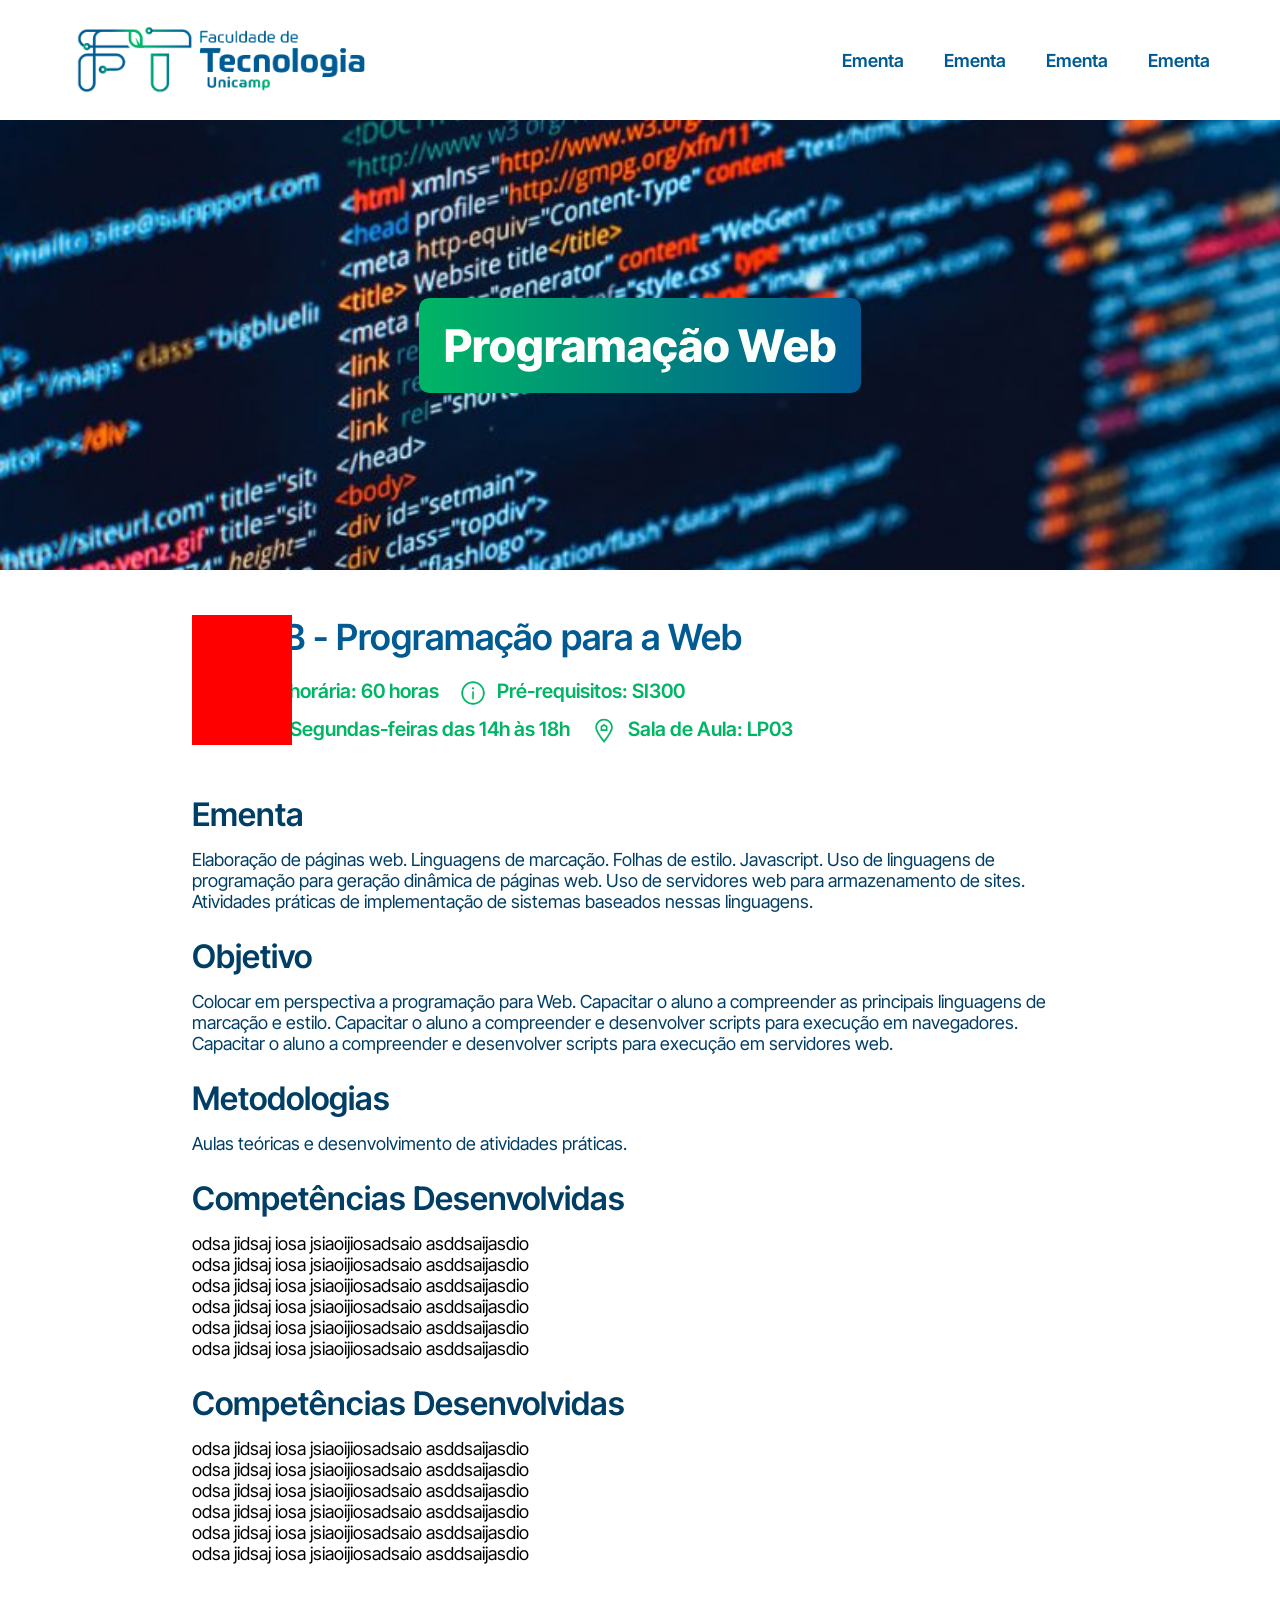
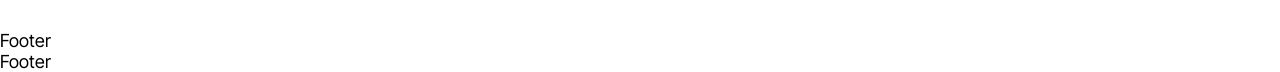
==== FT Programação Web/index.html @ e52804b7 "Adição da Estilização de Textos Estilização de textos nas seções somente textuais." ====
<!DOCTYPE html>
<html lang="pt-br">
<head>
    <meta charset="UTF-8">
    <meta name="viewport" content="width=device-width, initial-scale=1.0">
    <title>Programação para a Web</title>

    <link rel="preconnect" href="https://fonts.googleapis.com">
    <link rel="preconnect" href="https://fonts.gstatic.com" crossorigin>
    <link href="https://fonts.googleapis.com/css2?family=Inter+Tight:ital,wght@0,100..900;1,100..900&display=swap" rel="stylesheet">
    <link rel="stylesheet" type="text/css" href="css/style.css">
</head>
<body>
    <header>
        <img src="images/logo_ft.png" alt="Logo da Faculdade de Tecnologia Unicamp">
        <nav>
            <a href=""><p>Ementa</p></a>
            <a href=""><p>Ementa</p></a>
            <a href=""><p>Ementa</p></a>
            <a href=""><p>Ementa</p></a>
        </nav>
    </header>

    <figure>
        <figcaption>Programação Web</figcaption>
    </figure>

    <main>
        <section class="informacao-inicial">
            <h1>SI401B - Programação para a Web</h1>
            <div class="topicos">
                <div>
                    <div>
                        <img src="images/icons/icone_tempo.png" alt="Ícone de Relógio">
                        <p>Carga horária: 60 horas</p>
                    </div>
                    <div>
                        <img src="images/icons/icone_info.png" alt="Ícone de Informação">
                        <p>Pré-requisitos: SI300</p>
                    </div>
                </div>
                <div>
                    <div>
                        <img src="images/icons/icone_data.png" alt="Ícone de Calendário">
                        <p>Aulas: Segundas-feiras das 14h às 18h</p>
                    </div>
                    <div>
                        <img src="images/icons/icone_local.png" alt="Ícone de Local">
                        <p>Sala de Aula: LP03</p>
                    </div>
                </div>
            </div>
        </section>

        <section class="ementa">
            <h2>Ementa</h2>
            <p>Elaboração de páginas web. Linguagens de marcação. Folhas de estilo. Javascript. Uso de linguagens de programação para geração dinâmica de páginas web. Uso de servidores web para armazenamento de sites. Atividades práticas de implementação de sistemas baseados nessas linguagens.</p>
        </section>

        <section class="objetivo">
            <h2>Objetivo</h2>
            <p>Colocar em perspectiva a programação para Web. Capacitar o aluno a compreender as principais linguagens de marcação e estilo. Capacitar o aluno a compreender e desenvolver scripts para execução em navegadores. Capacitar o aluno a compreender e desenvolver scripts para execução em servidores web.</p>
        </section>

        <section>
            <h2>Metodologias</h2>
            <p>Aulas teóricas e desenvolvimento de atividades práticas.</p>
        </section>

        <section class="competencias">
            <h2>Competências Desenvolvidas</h2>
            <div>
                <div><p>odsa jidsaj iosa  jsiaoijiosadsaio asddsaijasdio</p></div>
                <div><p>odsa jidsaj iosa  jsiaoijiosadsaio asddsaijasdio</p></div>
                <div><p>odsa jidsaj iosa  jsiaoijiosadsaio asddsaijasdio</p></div>
                <div><p>odsa jidsaj iosa  jsiaoijiosadsaio asddsaijasdio</p></div>
                <div><p>odsa jidsaj iosa  jsiaoijiosadsaio asddsaijasdio</p></div>
                <div><p>odsa jidsaj iosa  jsiaoijiosadsaio asddsaijasdio</p></div>
            </div>
        </section>

        <section class="bibliografia-basica">
            <h2>Competências Desenvolvidas</h2>
            <div>
                <div><p>odsa jidsaj iosa  jsiaoijiosadsaio asddsaijasdio</p></div>
                <div><p>odsa jidsaj iosa  jsiaoijiosadsaio asddsaijasdio</p></div>
                <div><p>odsa jidsaj iosa  jsiaoijiosadsaio asddsaijasdio</p></div>
                <div><p>odsa jidsaj iosa  jsiaoijiosadsaio asddsaijasdio</p></div>
                <div><p>odsa jidsaj iosa  jsiaoijiosadsaio asddsaijasdio</p></div>
                <div><p>odsa jidsaj iosa  jsiaoijiosadsaio asddsaijasdio</p></div>
            </div>
        </section>
    </main>

    <footer>
        <img src="" alt="">
        <div>
            <p>Footer</p>
            <p>Footer</p>
        </div>
    </footer>
</body>
</html>
---- FT Programação Web/css/style.css ----
/* =========================== VISUALIZAÇÃO DESKTOP GRANDE (1920x1280) =========================== */
/* -------- Definições e Variáveis Globais ------ */
* {
    margin: 0; padding: 0;
    box-sizing: border-box;
}

:root {
    --cor-primaria: #005B93;
    --cor-secundaria: #00B565;
    --cor-terciaria: #003353;
    --cor-clara: #FDFFFC;
    --cor-escura: #003E65;
    --cor-branca: #FFFFFF;

    --altura-header: 120px;
    --largura-main: 70%;
}

html { font-size: 18px; font-family: 'Inter Tight'; }

/* ------------ Header e Navegação -------------- */
body { padding-top: var(--altura-header); }
header {
    position: fixed; top: 0; left: 0;
    z-index: 1;
    width: 100%; height: var(--altura-header);
    padding: 0px 70px;
    display: flex; flex-flow: row wrap;
    justify-content: space-between; align-items: center;
    background-color: var(--cor-branca);
}

header img { width: 300px; }
header p { font-size: 1rem; font-weight: 600; }
header a, header a:visited, header a:link, header a:hover, header a:active { color: var(--cor-primaria); text-decoration: none; }

nav {
    display: flex; flex-flow: row wrap;
    column-gap: 40px;
}

/* ------------- Banner Principal --------------- */
figure {
    height: 450px;
    background-image: url(../images/banner.jpg);
    background-size: cover; background-position: center center;

    display: flex;
    justify-content: center; align-items: center;
}

figcaption {
    font-size: 2.5rem; font-weight: 800;
    color: var(--cor-clara);
    padding: 20px 25px; border-radius: 10px;
    
    background: #00B565;
    background: -webkit-linear-gradient(90deg,rgba(0, 181, 101, 1) 0%, rgba(0, 91, 147, 1) 100%);
    background: -moz-linear-gradient(90deg,rgba(0, 181, 101, 1) 0%, rgba(0, 91, 147, 1) 100%);
    background: linear-gradient(90deg,rgba(0, 181, 101, 1) 0%, rgba(0, 91, 147, 1) 100%);
}

/* ----------- Informações Iniciais ------------- */
main {
    width: var(--largura-main);
    margin: 45px auto;
}

section.informacao-inicial {
    position: relative;
    margin-bottom: 50px;
}

section.informacao-inicial::before {
    content: '';
    display: block;
    width: 100px;
    height: 100%;
    position: absolute;
    background-color: red;
}

section.informacao-inicial h1 {
    font-size: 2rem; font-weight: 600;
    color: var(--cor-primaria);
}

section.informacao-inicial .topicos  {
    display: flex; flex-flow: column wrap;
    row-gap: 10px;
    margin-top: 20px;
}

section.informacao-inicial .topicos > div  {
    display: flex; flex-flow: row wrap;
    column-gap: 20px;
}

section.informacao-inicial .topicos > div > div {
    display: flex; flex-flow: row wrap;
    column-gap: 10px;
}

section.informacao-inicial .topicos img {
    width: 28px;
}

section.informacao-inicial .topicos p {
    font-size: 1.1rem; font-weight: 600;
    color: var(--cor-secundaria);
}

/* ------------- Seções Textuais ---------------- */
section {
    margin-top: 25px;
}

section h2 {
    font-size: 1.8rem; font-weight: 600;
    color: var(--cor-escura);
    margin-bottom: 15px;
}

section > p {
    font-size: 1rem;
    color: var(--cor-escura);
    margin-top: 10px;
}
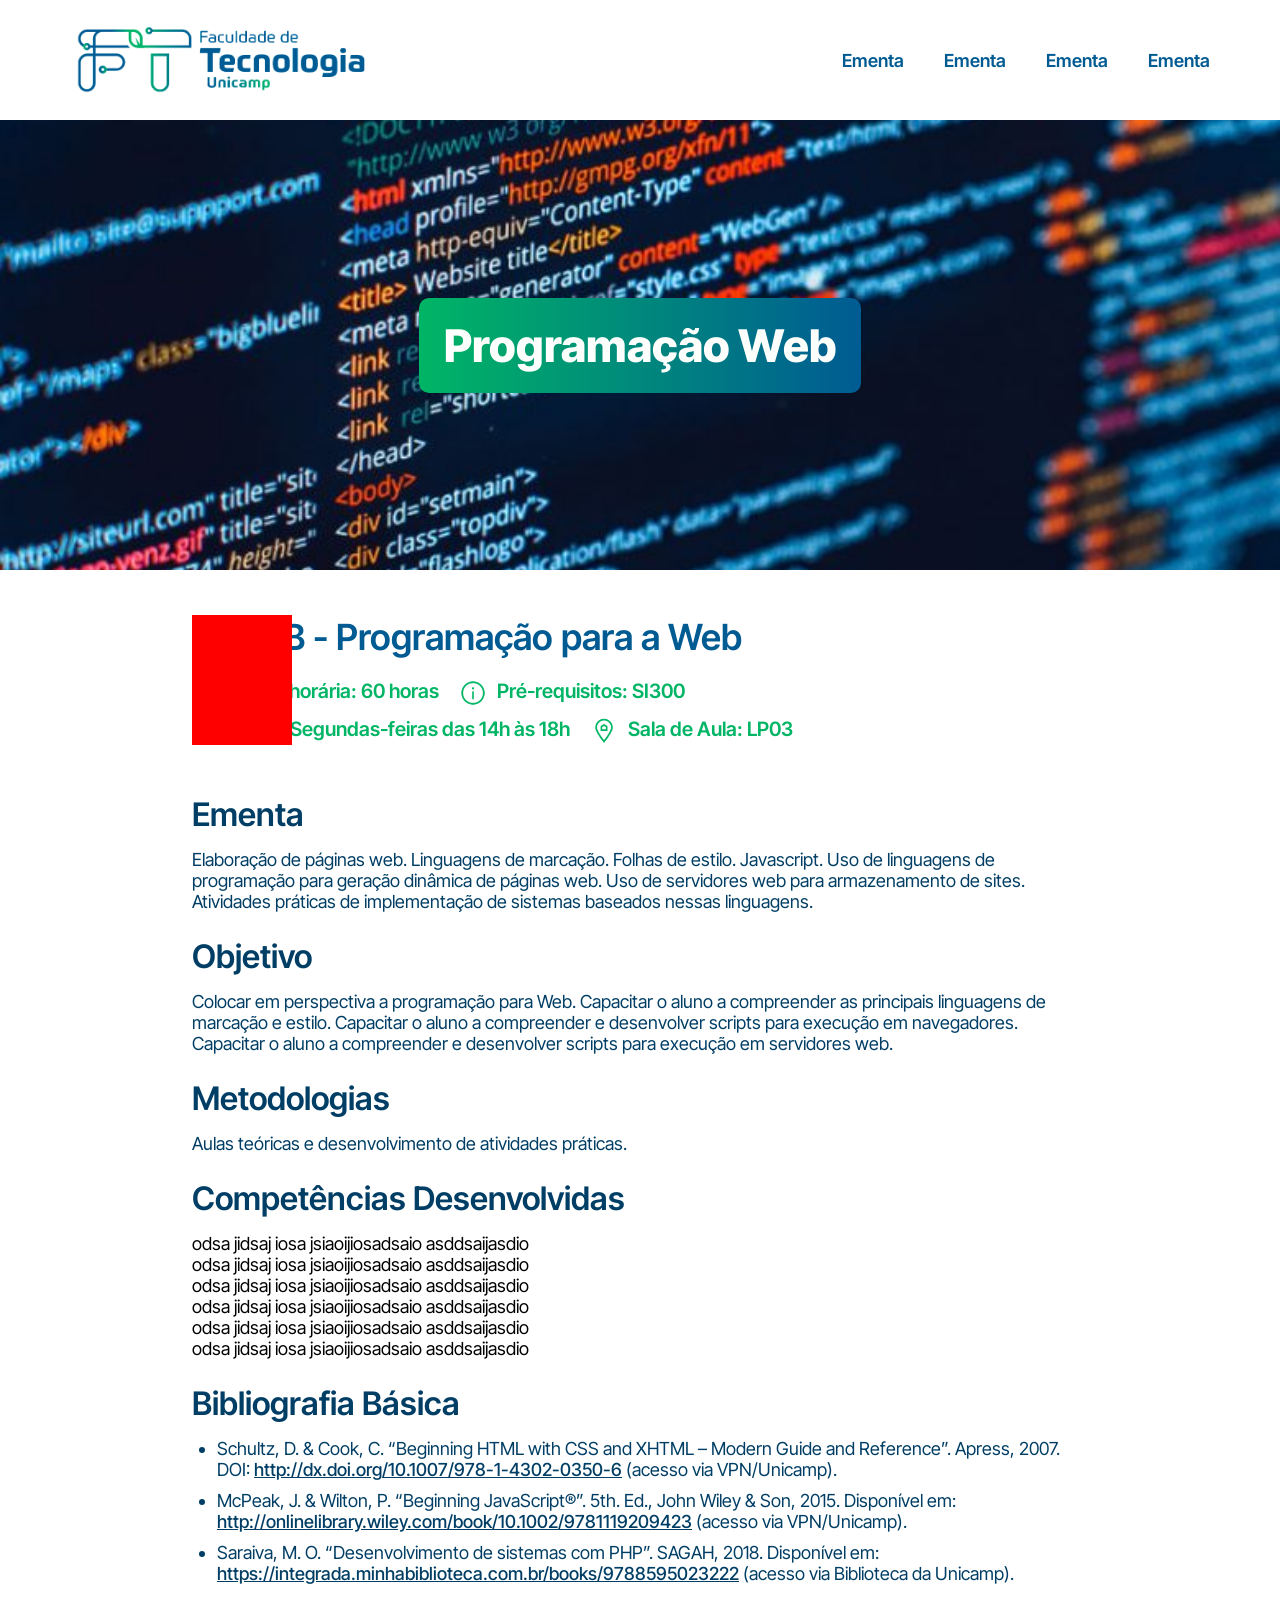
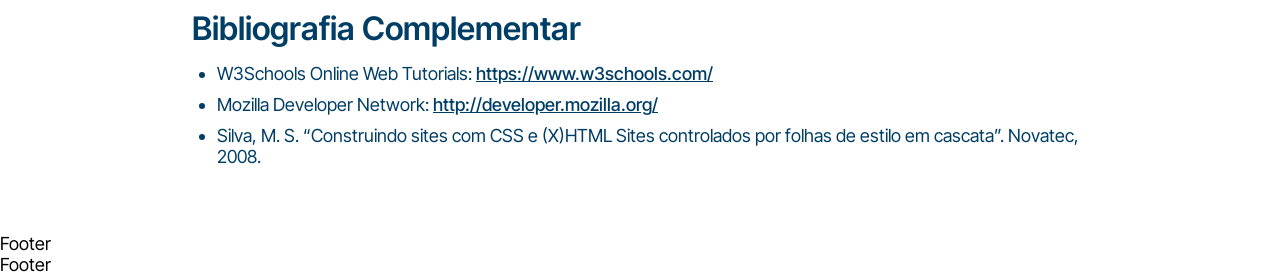
==== commit 3e2f6b84: "Adição da Bibliografia Adição e estilização da lista não ordenada da bibliografia básica e complemen" ====
--- a/FT Programação Web/index.html
+++ b/FT Programação Web/index.html
@@ -80,15 +80,21 @@
         </section>
 
         <section class="bibliografia-basica">
-            <h2>Competências Desenvolvidas</h2>
-            <div>
-                <div><p>odsa jidsaj iosa  jsiaoijiosadsaio asddsaijasdio</p></div>
-                <div><p>odsa jidsaj iosa  jsiaoijiosadsaio asddsaijasdio</p></div>
-                <div><p>odsa jidsaj iosa  jsiaoijiosadsaio asddsaijasdio</p></div>
-                <div><p>odsa jidsaj iosa  jsiaoijiosadsaio asddsaijasdio</p></div>
-                <div><p>odsa jidsaj iosa  jsiaoijiosadsaio asddsaijasdio</p></div>
-                <div><p>odsa jidsaj iosa  jsiaoijiosadsaio asddsaijasdio</p></div>
-            </div>
+            <h2>Bibliografia Básica</h2>
+            <ul>
+                <li>Schultz, D. & Cook, C. “Beginning HTML with CSS and XHTML – Modern Guide and Reference”. Apress, 2007. DOI: <a href="http://dx.doi.org/10.1007/978-1-4302-0350-6" target="_blank">http://dx.doi.org/10.1007/978-1-4302-0350-6</a> (acesso via VPN/Unicamp).</li>
+                <li>McPeak, J. & Wilton, P. “Beginning JavaScript®”. 5th. Ed., John Wiley & Son, 2015. Disponível em: <a href="http://onlinelibrary.wiley.com/book/10.1002/9781119209423" target="_blank">http://onlinelibrary.wiley.com/book/10.1002/9781119209423</a> (acesso via VPN/Unicamp).</li>
+                <li>Saraiva, M. O. “Desenvolvimento de sistemas com PHP”. SAGAH, 2018. Disponível em: <a href="https://integrada.minhabiblioteca.com.br/books/9788595023222" target="_blank">https://integrada.minhabiblioteca.com.br/books/9788595023222</a> (acesso via Biblioteca da Unicamp).</li>
+            </ul>
+        </section>
+
+        <section>
+            <h2>Bibliografia Complementar</h2>
+            <ul>
+                <li>W3Schools Online Web Tutorials: <a href="https://www.w3schools.com/" target="_blank">https://www.w3schools.com/</a></li>
+                <li>Mozilla Developer Network: <a href="http://developer.mozilla.org/" target="_blank">http://developer.mozilla.org/</a></li>
+                <li>Silva, M. S. “Construindo sites com CSS e (X)HTML Sites controlados por folhas de estilo em cascata”. Novatec, 2008.</li>
+            </ul>
         </section>
     </main>
 
--- a/FT Programação Web/css/style.css
+++ b/FT Programação Web/css/style.css
@@ -102,9 +102,7 @@
     column-gap: 10px;
 }
 
-section.informacao-inicial .topicos img {
-    width: 28px;
-}
+section.informacao-inicial .topicos img { width: 28px; }
 
 section.informacao-inicial .topicos p {
     font-size: 1.1rem; font-weight: 600;
@@ -112,9 +110,7 @@
 }
 
 /* ------------- Seções Textuais ---------------- */
-section {
-    margin-top: 25px;
-}
+section { margin-top: 25px; }
 
 section h2 {
     font-size: 1.8rem; font-weight: 600;
@@ -122,8 +118,15 @@
     margin-bottom: 15px;
 }
 
-section > p {
+section > p, section li {
     font-size: 1rem;
     color: var(--cor-escura);
     margin-top: 10px;
+}
+
+/* -------------- Bibliografias ----------------- */
+ul { padding-left: 25px; }
+ul a, ul a:visited, ul a:link, ul a:hover, ul a:active { 
+    font-weight: 500;
+    color: var(--cor-escura);
 }
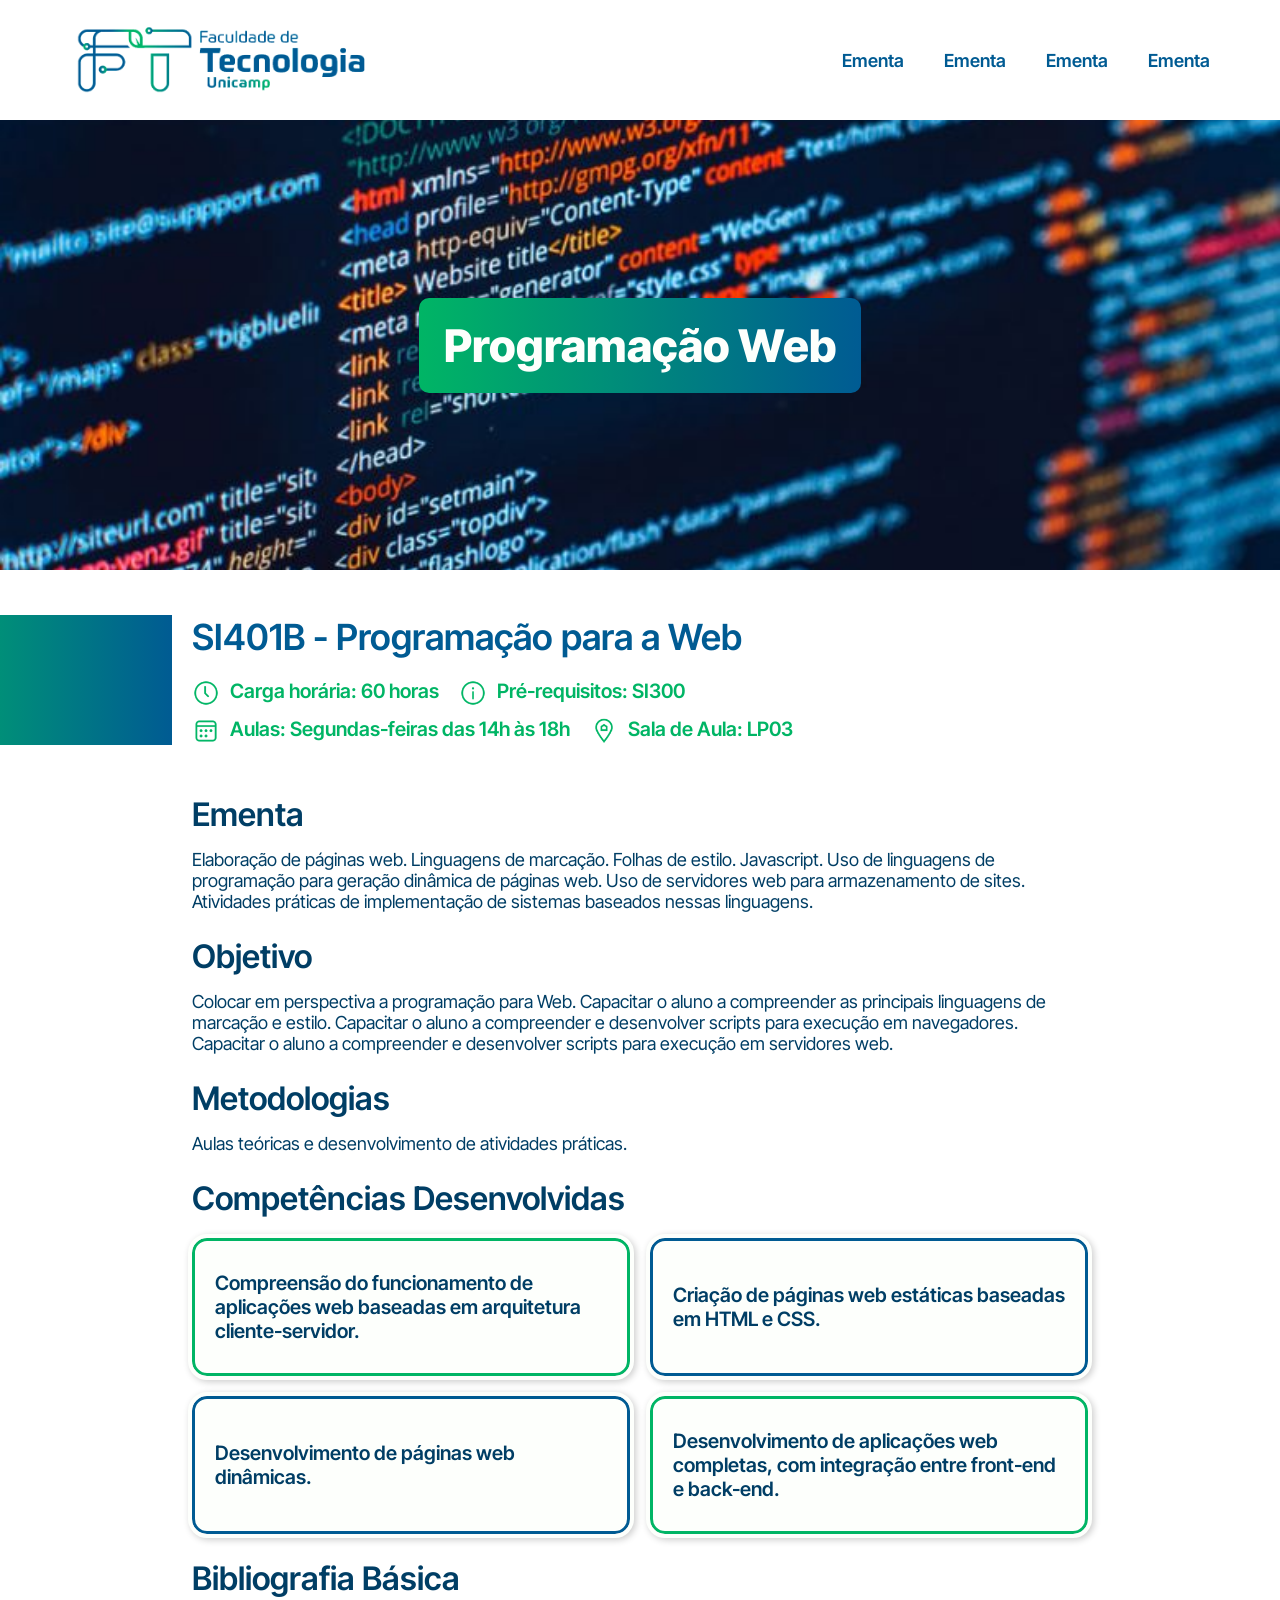
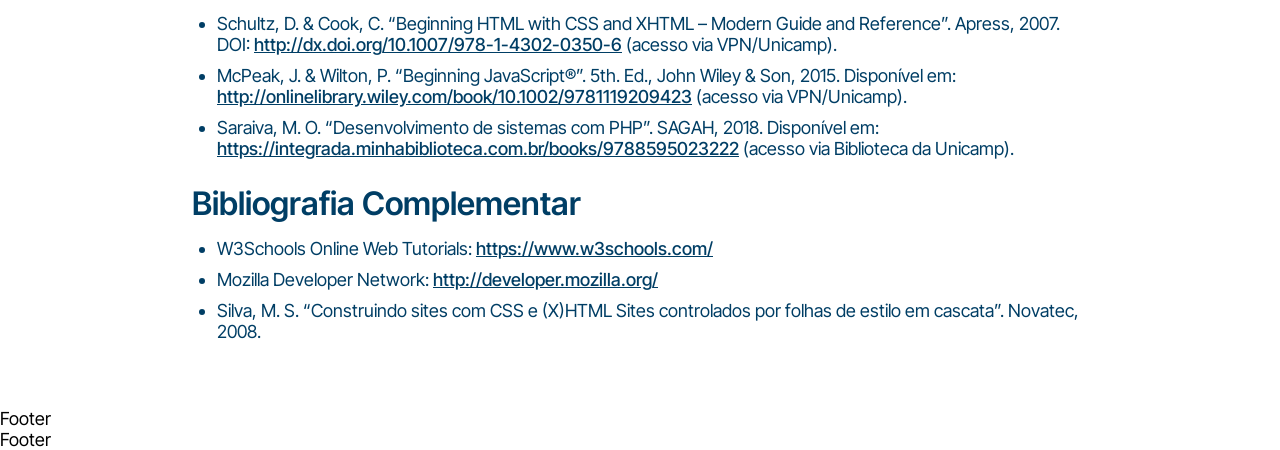
==== commit 6d6ebc21: "Construção das Boxes de Competências Construção e estilização das caixas de competências desenvolvid" ====
--- a/FT Programação Web/index.html
+++ b/FT Programação Web/index.html
@@ -70,12 +70,10 @@
         <section class="competencias">
             <h2>Competências Desenvolvidas</h2>
             <div>
-                <div><p>odsa jidsaj iosa  jsiaoijiosadsaio asddsaijasdio</p></div>
-                <div><p>odsa jidsaj iosa  jsiaoijiosadsaio asddsaijasdio</p></div>
-                <div><p>odsa jidsaj iosa  jsiaoijiosadsaio asddsaijasdio</p></div>
-                <div><p>odsa jidsaj iosa  jsiaoijiosadsaio asddsaijasdio</p></div>
-                <div><p>odsa jidsaj iosa  jsiaoijiosadsaio asddsaijasdio</p></div>
-                <div><p>odsa jidsaj iosa  jsiaoijiosadsaio asddsaijasdio</p></div>
+                <div><p>Compreensão do funcionamento de aplicações web baseadas em arquitetura cliente-servidor.</p></div>
+                <div><p>Criação de páginas web estáticas baseadas em HTML e CSS.</p></div>
+                <div><p>Desenvolvimento de páginas web dinâmicas.</p></div>
+                <div><p>Desenvolvimento de aplicações web completas, com integração entre front-end e back-end.</p></div>
             </div>
         </section>
 
--- a/FT Programação Web/css/style.css
+++ b/FT Programação Web/css/style.css
@@ -75,10 +75,15 @@
 section.informacao-inicial::before {
     content: '';
     display: block;
-    width: 100px;
+    width: 300px;
     height: 100%;
     position: absolute;
-    background-color: red;
+    left: -320px;
+
+    background: #00B565;
+    background: -webkit-linear-gradient(90deg,rgba(0, 181, 101, 1) 0%, rgba(0, 91, 147, 1) 100%);
+    background: -moz-linear-gradient(90deg,rgba(0, 181, 101, 1) 0%, rgba(0, 91, 147, 1) 100%);
+    background: linear-gradient(90deg,rgba(0, 181, 101, 1) 0%, rgba(0, 91, 147, 1) 100%);
 }
 
 section.informacao-inicial h1 {
@@ -124,6 +129,39 @@
     margin-top: 10px;
 }
 
+/* ------- Competências Desenvolvidas ----------- */
+section.competencias h2 { margin-bottom: 20px; }
+
+section.competencias > div {
+    display: grid;
+    grid-template-columns: repeat(2, 1fr);
+    grid-auto-rows: 1fr;
+    gap: 20px 20px;
+}
+
+section.competencias > div > div {
+    display: flex; align-items: center;
+
+    padding: 30px 20px;
+    border: solid 3px var(--cor-secundaria); border-radius: 15px;
+    outline: solid 4px var(--cor-clara);
+
+    background-color: var(--cor-clara);
+    -webkit-box-shadow: 2px 2px 7px 4px rgba(0,0,0,0.2); 
+    box-shadow: 2px 2px 7px 4px rgba(0,0,0,0.2);
+}
+
+section.competencias > div > div:nth-of-type(4n+2),
+    section.competencias > div > div:nth-of-type(4n+3) {
+        border-color: var(--cor-primaria);
+}
+
+section.competencias p {
+    width: 100%;
+    font-size: 1.1rem; font-weight: 600;
+    color: var(--cor-escura);
+}
+
 /* -------------- Bibliografias ----------------- */
 ul { padding-left: 25px; }
 ul a, ul a:visited, ul a:link, ul a:hover, ul a:active { 
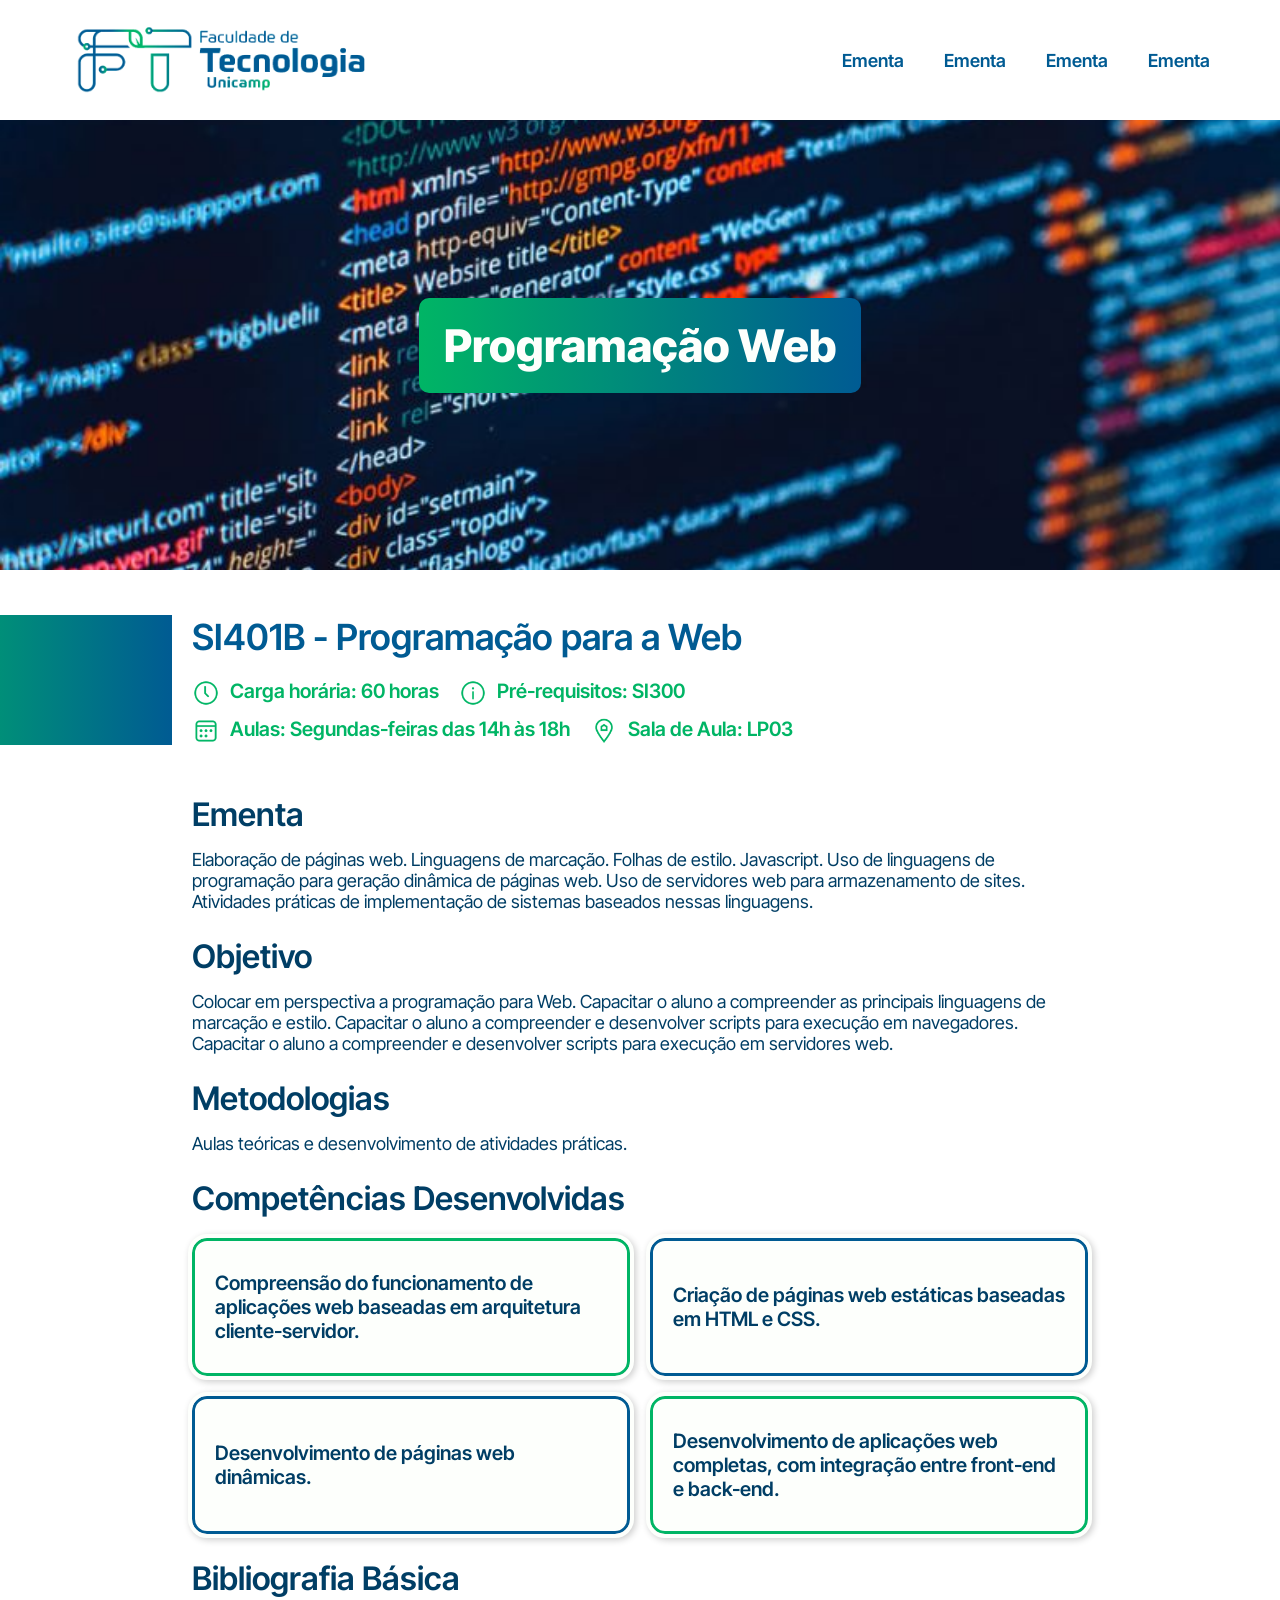
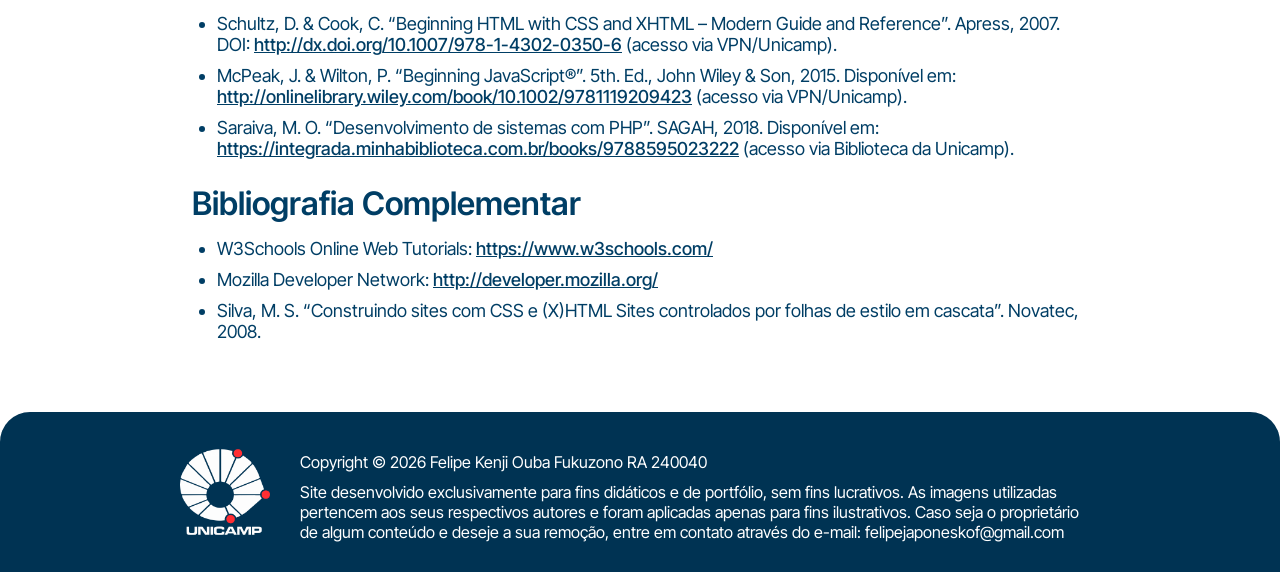
==== commit f322882b: "Construção do Footer Construção e estilização do footer." ====
--- a/FT Programação Web/index.html
+++ b/FT Programação Web/index.html
@@ -97,10 +97,10 @@
     </main>
 
     <footer>
-        <img src="" alt="">
+        <img src="images/logo_unicamp.png" alt="Logo da Unicamp">
         <div>
-            <p>Footer</p>
-            <p>Footer</p>
+            <p>Copyright © 2026 Felipe Kenji Ouba Fukuzono RA 240040</p>
+            <p>Site desenvolvido exclusivamente para fins didáticos e de portfólio, sem fins lucrativos. As imagens utilizadas pertencem aos seus respectivos autores e foram aplicadas apenas para fins ilustrativos. Caso seja o proprietário de algum conteúdo e deseje a sua remoção, entre em contato através do e-mail: felipejaponeskof@gmail.com</p>
         </div>
     </footer>
 </body>
--- a/FT Programação Web/css/style.css
+++ b/FT Programação Web/css/style.css
@@ -64,7 +64,7 @@
 /* ----------- Informações Iniciais ------------- */
 main {
     width: var(--largura-main);
-    margin: 45px auto;
+    margin: 45px auto 70px;
 }
 
 section.informacao-inicial {
@@ -167,4 +167,21 @@
 ul a, ul a:visited, ul a:link, ul a:hover, ul a:active { 
     font-weight: 500;
     color: var(--cor-escura);
+}
+
+/* ------------------ Footer -------------------- */
+footer {
+    display: flex; align-items: center;
+    column-gap: 30px;
+
+    background-color: var(--cor-terciaria);
+    padding: 30px 180px;
+    border-radius: 30px 30px 0 0;
+}
+
+footer img { width: 90px; height: 90px; }
+footer p {
+    font-size: 0.9rem;
+    color: var(--cor-branca);
+    margin-top: 10px;
 }
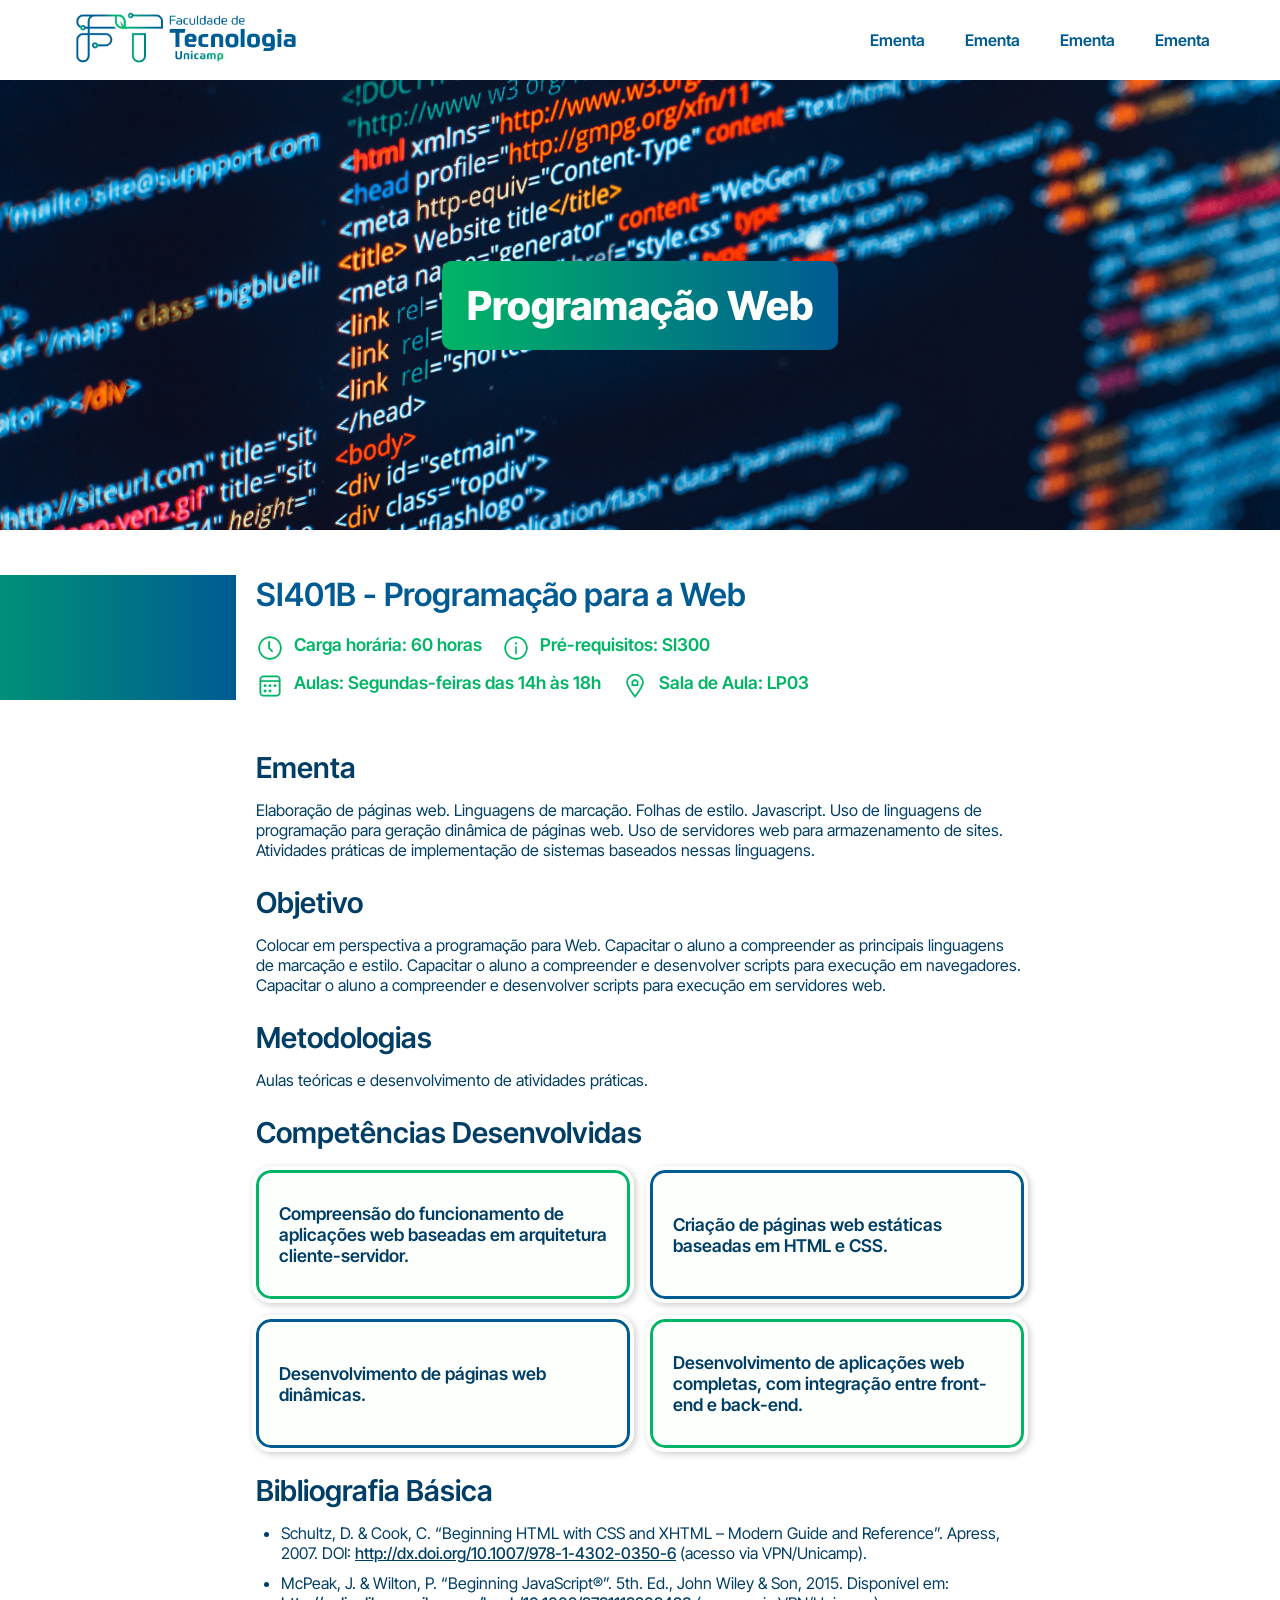
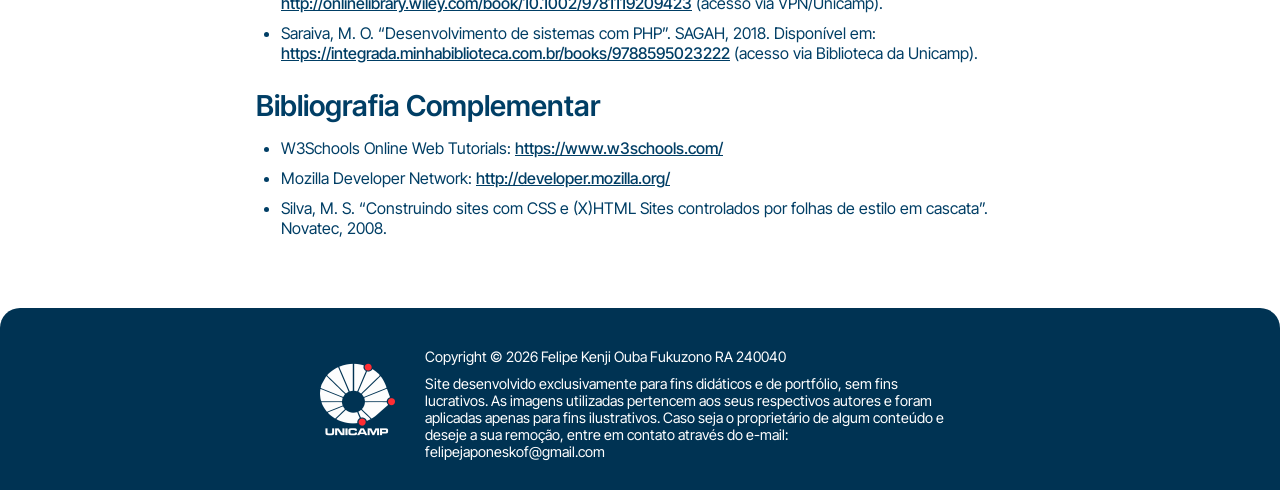
==== commit 625d2490: "Alterações Mínimas de Tamanho Alteração de tamanho, incluindo mudanças em margens, largura, tamanho " ====
--- a/FT Programação Web/index.html
+++ b/FT Programação Web/index.html
@@ -12,7 +12,7 @@
 </head>
 <body>
     <header>
-        <img src="images/logo_ft.png" alt="Logo da Faculdade de Tecnologia Unicamp">
+        <a href="index.html"><img src="images/logo_ft.png" alt="Logo da Faculdade de Tecnologia Unicamp"></a>
         <nav>
             <a href=""><p>Ementa</p></a>
             <a href=""><p>Ementa</p></a>
--- a/FT Programação Web/css/style.css
+++ b/FT Programação Web/css/style.css
@@ -13,11 +13,11 @@
     --cor-escura: #003E65;
     --cor-branca: #FFFFFF;
 
-    --altura-header: 120px;
-    --largura-main: 70%;
+    --altura-header: 80px;
+    --largura-main: 60%;
 }
 
-html { font-size: 18px; font-family: 'Inter Tight'; }
+html { font-size: 16px; font-family: 'Inter Tight'; }
 
 /* ------------ Header e Navegação -------------- */
 body { padding-top: var(--altura-header); }
@@ -31,7 +31,7 @@
     background-color: var(--cor-branca);
 }
 
-header img { width: 300px; }
+header img { width: 230px; }
 header p { font-size: 1rem; font-weight: 600; }
 header a, header a:visited, header a:link, header a:hover, header a:active { color: var(--cor-primaria); text-decoration: none; }
 
@@ -43,7 +43,7 @@
 /* ------------- Banner Principal --------------- */
 figure {
     height: 450px;
-    background-image: url(../images/banner.jpg);
+    background-image: url(../images/banner.png);
     background-size: cover; background-position: center center;
 
     display: flex;
@@ -75,10 +75,10 @@
 section.informacao-inicial::before {
     content: '';
     display: block;
-    width: 300px;
+    width: 400px;
     height: 100%;
     position: absolute;
-    left: -320px;
+    left: calc(-400px - 20px);
 
     background: #00B565;
     background: -webkit-linear-gradient(90deg,rgba(0, 181, 101, 1) 0%, rgba(0, 91, 147, 1) 100%);
@@ -175,11 +175,11 @@
     column-gap: 30px;
 
     background-color: var(--cor-terciaria);
-    padding: 30px 180px;
-    border-radius: 30px 30px 0 0;
+    padding: 30px 320px;
+    border-radius: 20px 20px 0 0;
 }
 
-footer img { width: 90px; height: 90px; }
+footer img { width: 75px; height: 75px; }
 footer p {
     font-size: 0.9rem;
     color: var(--cor-branca);
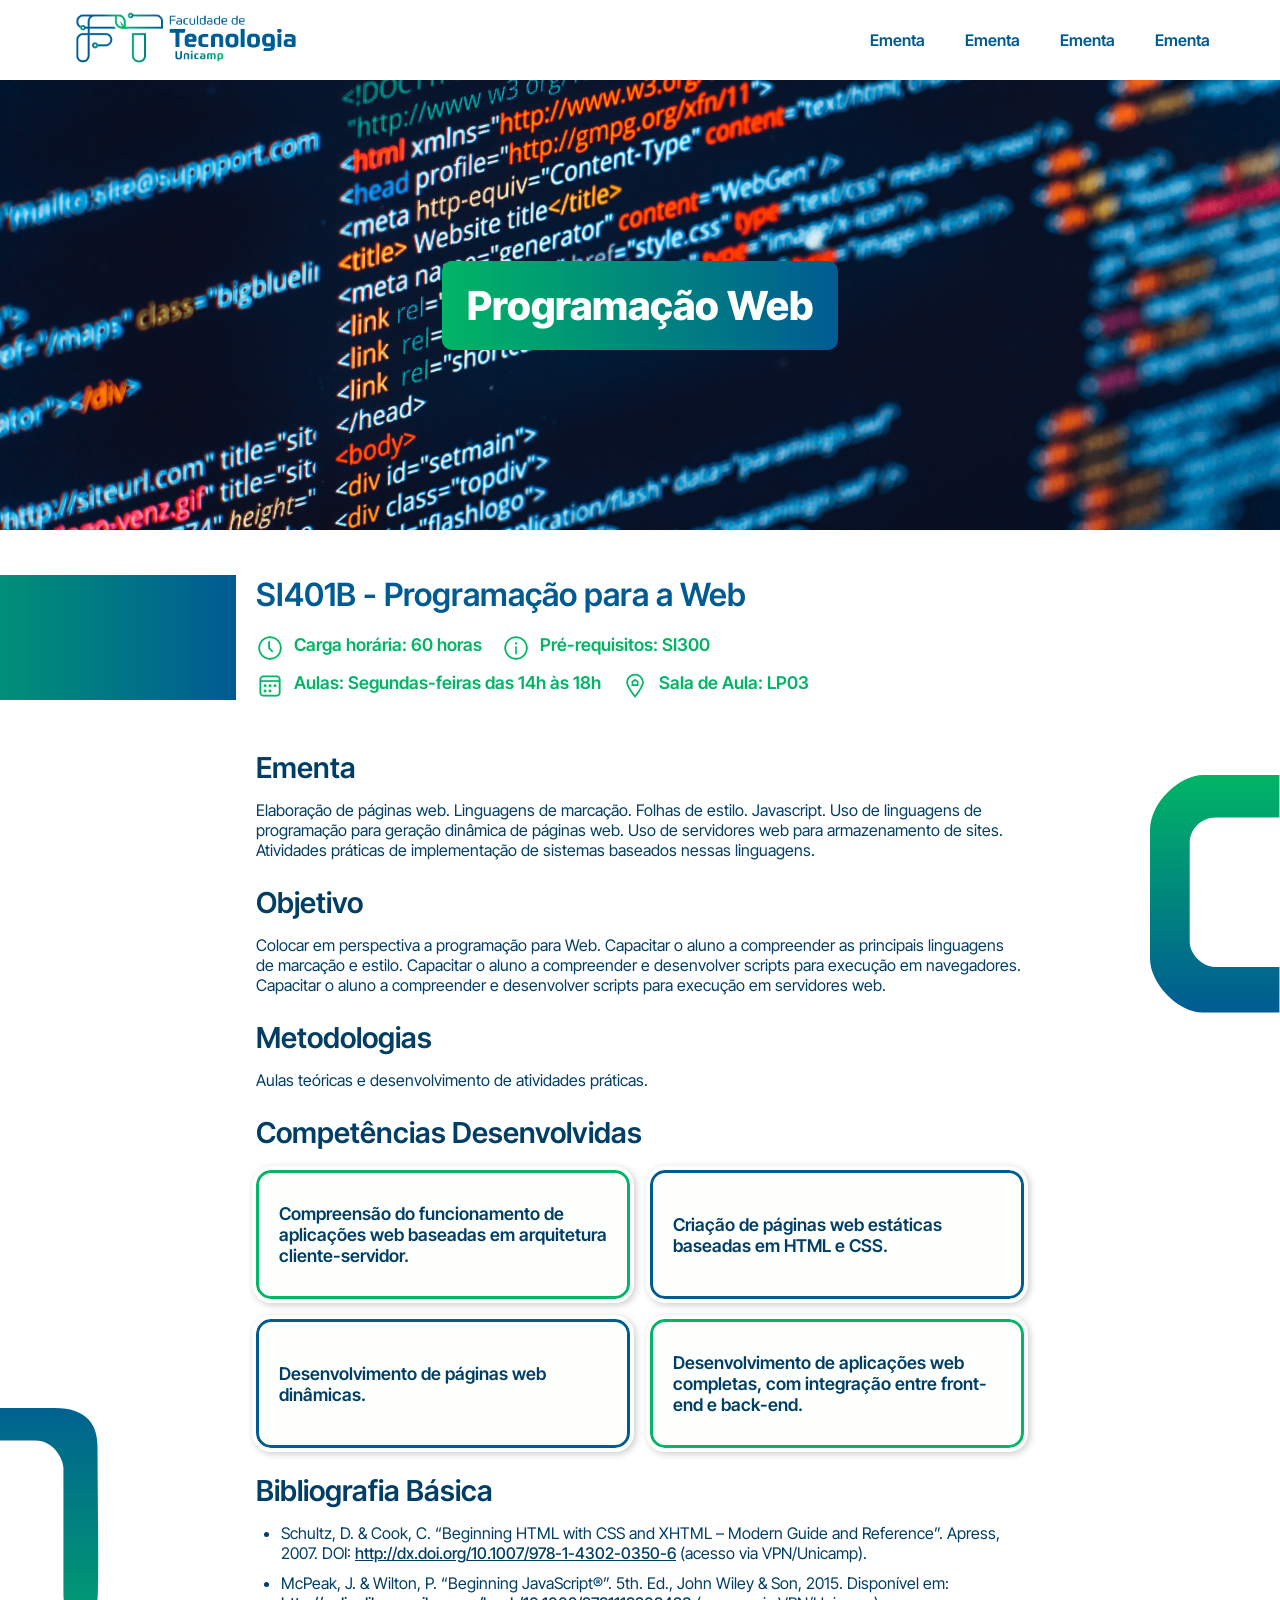
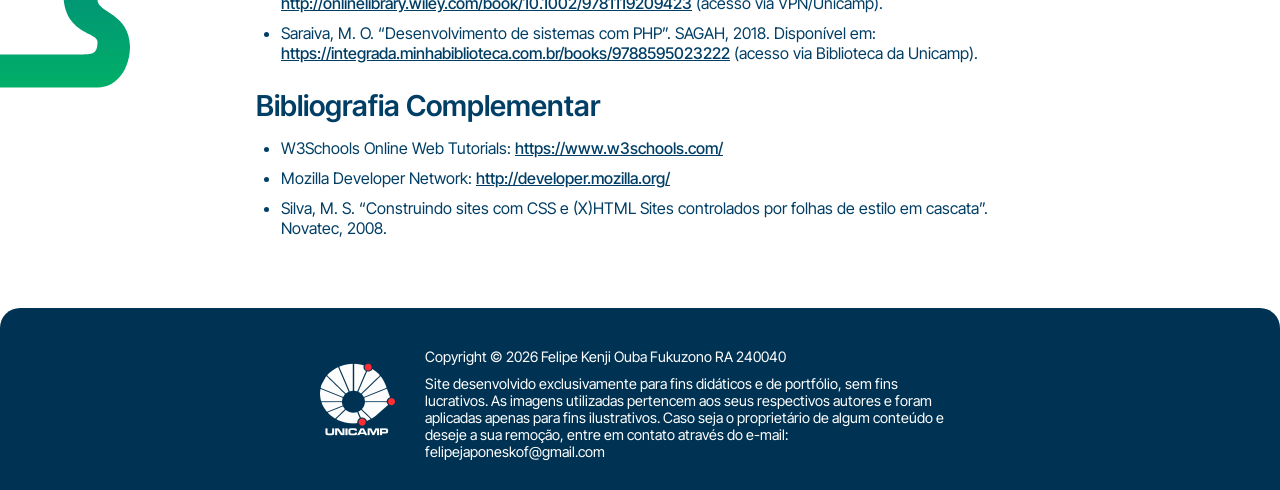
==== commit d6ae2564: "Adição de Desenhos de Fundo Adição de desenhos e formas no fundo, além de renomear a pasta de ícones" ====
--- a/FT Programação Web/index.html
+++ b/FT Programação Web/index.html
@@ -26,74 +26,81 @@
     </figure>
 
     <main>
-        <section class="informacao-inicial">
-            <h1>SI401B - Programação para a Web</h1>
-            <div class="topicos">
-                <div>
+        <div id="desenho-fundo">
+            <img id="desenho-1" src="images/formas/forma_fundo_1.svg" alt="">
+            <img id="desenho-2" src="images/formas/forma_fundo_2.svg" alt="">
+        </div>
+
+        <div id="conteudo">
+            <section id="informacao-inicial">
+                <h1>SI401B - Programação para a Web</h1>
+                <div id="topicos">
                     <div>
-                        <img src="images/icons/icone_tempo.png" alt="Ícone de Relógio">
-                        <p>Carga horária: 60 horas</p>
+                        <div>
+                            <img src="images/icones/icone_tempo.png" alt="Ícone de Relógio">
+                            <p>Carga horária: 60 horas</p>
+                        </div>
+                        <div>
+                            <img src="images/icones/icone_info.png" alt="Ícone de Informação">
+                            <p>Pré-requisitos: SI300</p>
+                        </div>
                     </div>
                     <div>
-                        <img src="images/icons/icone_info.png" alt="Ícone de Informação">
-                        <p>Pré-requisitos: SI300</p>
+                        <div>
+                            <img src="images/icones/icone_data.png" alt="Ícone de Calendário">
+                            <p>Aulas: Segundas-feiras das 14h às 18h</p>
+                        </div>
+                        <div>
+                            <img src="images/icones/icone_local.png" alt="Ícone de Local">
+                            <p>Sala de Aula: LP03</p>
+                        </div>
                     </div>
                 </div>
+            </section>
+    
+            <section id="ementa">
+                <h2>Ementa</h2>
+                <p>Elaboração de páginas web. Linguagens de marcação. Folhas de estilo. Javascript. Uso de linguagens de programação para geração dinâmica de páginas web. Uso de servidores web para armazenamento de sites. Atividades práticas de implementação de sistemas baseados nessas linguagens.</p>
+            </section>
+    
+            <section id="objetivo">
+                <h2>Objetivo</h2>
+                <p>Colocar em perspectiva a programação para Web. Capacitar o aluno a compreender as principais linguagens de marcação e estilo. Capacitar o aluno a compreender e desenvolver scripts para execução em navegadores. Capacitar o aluno a compreender e desenvolver scripts para execução em servidores web.</p>
+            </section>
+    
+            <section id="metodologia">
+                <h2>Metodologias</h2>
+                <p>Aulas teóricas e desenvolvimento de atividades práticas.</p>
+            </section>
+    
+            <section id="competencias">
+                <h2>Competências Desenvolvidas</h2>
                 <div>
-                    <div>
-                        <img src="images/icons/icone_data.png" alt="Ícone de Calendário">
-                        <p>Aulas: Segundas-feiras das 14h às 18h</p>
-                    </div>
-                    <div>
-                        <img src="images/icons/icone_local.png" alt="Ícone de Local">
-                        <p>Sala de Aula: LP03</p>
-                    </div>
+                    <div><p>Compreensão do funcionamento de aplicações web baseadas em arquitetura cliente-servidor.</p></div>
+                    <div><p>Criação de páginas web estáticas baseadas em HTML e CSS.</p></div>
+                    <div><p>Desenvolvimento de páginas web dinâmicas.</p></div>
+                    <div><p>Desenvolvimento de aplicações web completas, com integração entre front-end e back-end.</p></div>
                 </div>
-            </div>
-        </section>
-
-        <section class="ementa">
-            <h2>Ementa</h2>
-            <p>Elaboração de páginas web. Linguagens de marcação. Folhas de estilo. Javascript. Uso de linguagens de programação para geração dinâmica de páginas web. Uso de servidores web para armazenamento de sites. Atividades práticas de implementação de sistemas baseados nessas linguagens.</p>
-        </section>
-
-        <section class="objetivo">
-            <h2>Objetivo</h2>
-            <p>Colocar em perspectiva a programação para Web. Capacitar o aluno a compreender as principais linguagens de marcação e estilo. Capacitar o aluno a compreender e desenvolver scripts para execução em navegadores. Capacitar o aluno a compreender e desenvolver scripts para execução em servidores web.</p>
-        </section>
-
-        <section>
-            <h2>Metodologias</h2>
-            <p>Aulas teóricas e desenvolvimento de atividades práticas.</p>
-        </section>
-
-        <section class="competencias">
-            <h2>Competências Desenvolvidas</h2>
-            <div>
-                <div><p>Compreensão do funcionamento de aplicações web baseadas em arquitetura cliente-servidor.</p></div>
-                <div><p>Criação de páginas web estáticas baseadas em HTML e CSS.</p></div>
-                <div><p>Desenvolvimento de páginas web dinâmicas.</p></div>
-                <div><p>Desenvolvimento de aplicações web completas, com integração entre front-end e back-end.</p></div>
-            </div>
-        </section>
-
-        <section class="bibliografia-basica">
-            <h2>Bibliografia Básica</h2>
-            <ul>
-                <li>Schultz, D. & Cook, C. “Beginning HTML with CSS and XHTML – Modern Guide and Reference”. Apress, 2007. DOI: <a href="http://dx.doi.org/10.1007/978-1-4302-0350-6" target="_blank">http://dx.doi.org/10.1007/978-1-4302-0350-6</a> (acesso via VPN/Unicamp).</li>
-                <li>McPeak, J. & Wilton, P. “Beginning JavaScript®”. 5th. Ed., John Wiley & Son, 2015. Disponível em: <a href="http://onlinelibrary.wiley.com/book/10.1002/9781119209423" target="_blank">http://onlinelibrary.wiley.com/book/10.1002/9781119209423</a> (acesso via VPN/Unicamp).</li>
-                <li>Saraiva, M. O. “Desenvolvimento de sistemas com PHP”. SAGAH, 2018. Disponível em: <a href="https://integrada.minhabiblioteca.com.br/books/9788595023222" target="_blank">https://integrada.minhabiblioteca.com.br/books/9788595023222</a> (acesso via Biblioteca da Unicamp).</li>
-            </ul>
-        </section>
-
-        <section>
-            <h2>Bibliografia Complementar</h2>
-            <ul>
-                <li>W3Schools Online Web Tutorials: <a href="https://www.w3schools.com/" target="_blank">https://www.w3schools.com/</a></li>
-                <li>Mozilla Developer Network: <a href="http://developer.mozilla.org/" target="_blank">http://developer.mozilla.org/</a></li>
-                <li>Silva, M. S. “Construindo sites com CSS e (X)HTML Sites controlados por folhas de estilo em cascata”. Novatec, 2008.</li>
-            </ul>
-        </section>
+            </section>
+    
+            <section id="bibliografia-basica">
+                <h2>Bibliografia Básica</h2>
+                <ul>
+                    <li>Schultz, D. & Cook, C. “Beginning HTML with CSS and XHTML – Modern Guide and Reference”. Apress, 2007. DOI: <a href="http://dx.doi.org/10.1007/978-1-4302-0350-6" target="_blank">http://dx.doi.org/10.1007/978-1-4302-0350-6</a> (acesso via VPN/Unicamp).</li>
+                    <li>McPeak, J. & Wilton, P. “Beginning JavaScript®”. 5th. Ed., John Wiley & Son, 2015. Disponível em: <a href="http://onlinelibrary.wiley.com/book/10.1002/9781119209423" target="_blank">http://onlinelibrary.wiley.com/book/10.1002/9781119209423</a> (acesso via VPN/Unicamp).</li>
+                    <li>Saraiva, M. O. “Desenvolvimento de sistemas com PHP”. SAGAH, 2018. Disponível em: <a href="https://integrada.minhabiblioteca.com.br/books/9788595023222" target="_blank">https://integrada.minhabiblioteca.com.br/books/9788595023222</a> (acesso via Biblioteca da Unicamp).</li>
+                </ul>
+            </section>
+    
+            <section id="bibliografia-complementar">
+                <h2>Bibliografia Complementar</h2>
+                <ul>
+                    <li>W3Schools Online Web Tutorials: <a href="https://www.w3schools.com/" target="_blank">https://www.w3schools.com/</a></li>
+                    <li>Mozilla Developer Network: <a href="http://developer.mozilla.org/" target="_blank">http://developer.mozilla.org/</a></li>
+                    <li>Silva, M. S. “Construindo sites com CSS e (X)HTML Sites controlados por folhas de estilo em cascata”. Novatec, 2008.</li>
+                </ul>
+            </section>
+        </div>
     </main>
 
     <footer>
--- a/FT Programação Web/css/style.css
+++ b/FT Programação Web/css/style.css
@@ -61,18 +61,25 @@
     background: linear-gradient(90deg,rgba(0, 181, 101, 1) 0%, rgba(0, 91, 147, 1) 100%);
 }
 
+/* ------------- Formas de Fundo ---------------- */
+main { position: relative; }
+#desenho-fundo img { position: absolute; width: 130px; }
+
+#desenho-fundo #desenho-1 { right: 0; top: 200px; }
+#desenho-fundo #desenho-2 { left: 0; bottom: 150px; }
+
 /* ----------- Informações Iniciais ------------- */
-main {
+#conteudo {
     width: var(--largura-main);
     margin: 45px auto 70px;
 }
 
-section.informacao-inicial {
+section#informacao-inicial {
     position: relative;
     margin-bottom: 50px;
 }
 
-section.informacao-inicial::before {
+section#informacao-inicial::before {
     content: '';
     display: block;
     width: 400px;
@@ -86,30 +93,30 @@
     background: linear-gradient(90deg,rgba(0, 181, 101, 1) 0%, rgba(0, 91, 147, 1) 100%);
 }
 
-section.informacao-inicial h1 {
+section#informacao-inicial h1 {
     font-size: 2rem; font-weight: 600;
     color: var(--cor-primaria);
 }
 
-section.informacao-inicial .topicos  {
+section#informacao-inicial #topicos  {
     display: flex; flex-flow: column wrap;
     row-gap: 10px;
     margin-top: 20px;
 }
 
-section.informacao-inicial .topicos > div  {
+section#informacao-inicial #topicos > div  {
     display: flex; flex-flow: row wrap;
     column-gap: 20px;
 }
 
-section.informacao-inicial .topicos > div > div {
+section#informacao-inicial #topicos > div > div {
     display: flex; flex-flow: row wrap;
     column-gap: 10px;
 }
 
-section.informacao-inicial .topicos img { width: 28px; }
+section#informacao-inicial #topicos img { width: 28px; }
 
-section.informacao-inicial .topicos p {
+section#informacao-inicial #topicos p {
     font-size: 1.1rem; font-weight: 600;
     color: var(--cor-secundaria);
 }
@@ -130,16 +137,16 @@
 }
 
 /* ------- Competências Desenvolvidas ----------- */
-section.competencias h2 { margin-bottom: 20px; }
+section#competencias h2 { margin-bottom: 20px; }
 
-section.competencias > div {
+section#competencias > div {
     display: grid;
     grid-template-columns: repeat(2, 1fr);
     grid-auto-rows: 1fr;
     gap: 20px 20px;
 }
 
-section.competencias > div > div {
+section#competencias > div > div {
     display: flex; align-items: center;
 
     padding: 30px 20px;
@@ -151,12 +158,12 @@
     box-shadow: 2px 2px 7px 4px rgba(0,0,0,0.2);
 }
 
-section.competencias > div > div:nth-of-type(4n+2),
-    section.competencias > div > div:nth-of-type(4n+3) {
+section#competencias > div > div:nth-of-type(4n+2),
+    section#competencias > div > div:nth-of-type(4n+3) {
         border-color: var(--cor-primaria);
 }
 
-section.competencias p {
+section#competencias p {
     width: 100%;
     font-size: 1.1rem; font-weight: 600;
     color: var(--cor-escura);
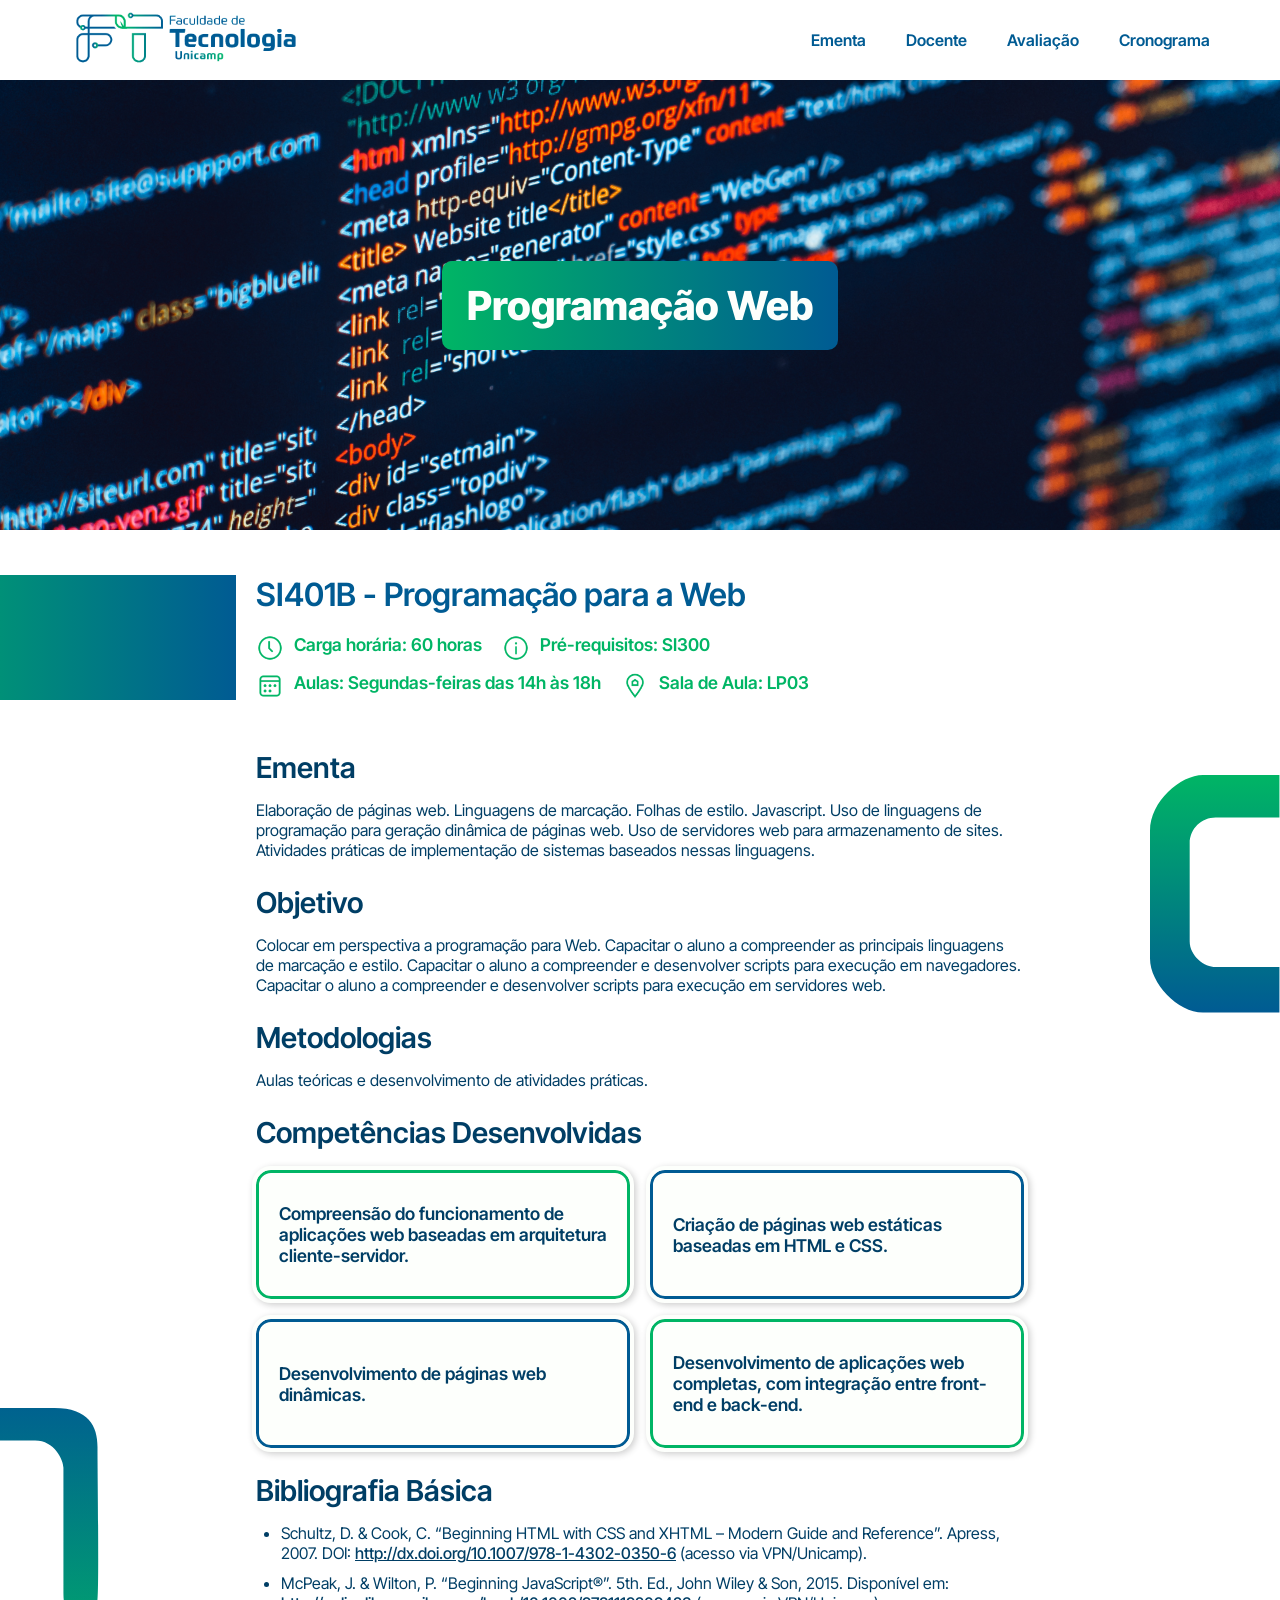
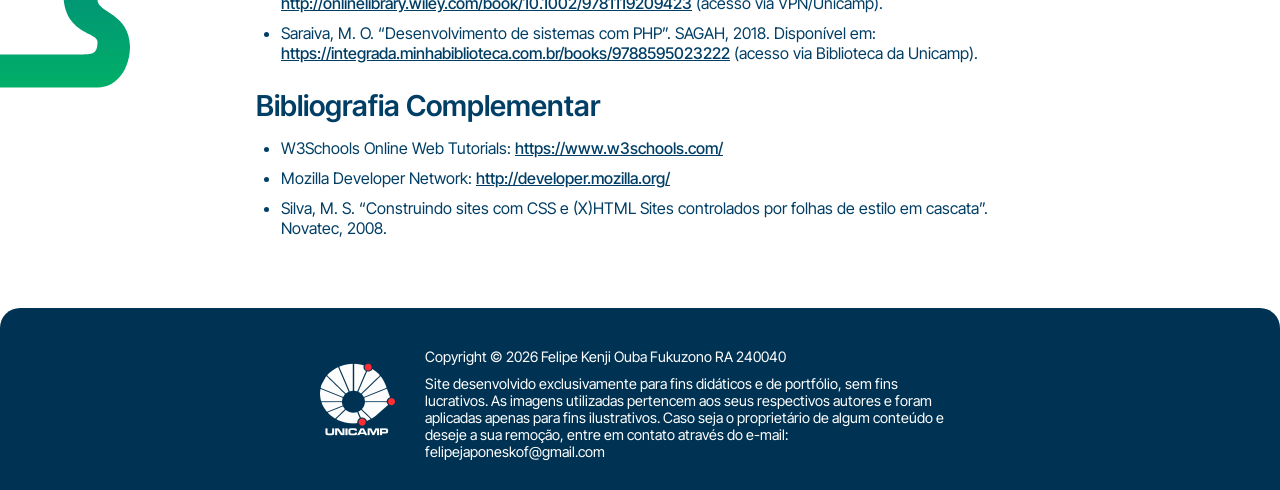
==== commit 9d152468: "Criação das outras páginas HTML Criação das outras páginas HTML e criar as âncoras no header." ====
--- a/FT Programação Web/index.html
+++ b/FT Programação Web/index.html
@@ -14,10 +14,10 @@
     <header>
         <a href="index.html"><img src="images/logo_ft.png" alt="Logo da Faculdade de Tecnologia Unicamp"></a>
         <nav>
-            <a href=""><p>Ementa</p></a>
-            <a href=""><p>Ementa</p></a>
-            <a href=""><p>Ementa</p></a>
-            <a href=""><p>Ementa</p></a>
+            <a href="index.html"><p>Ementa</p></a>
+            <a href="docente.html"><p>Docente</p></a>
+            <a href="avaliacao.html"><p>Avaliação</p></a>
+            <a href="cronograma.html"><p>Cronograma</p></a>
         </nav>
     </header>
 
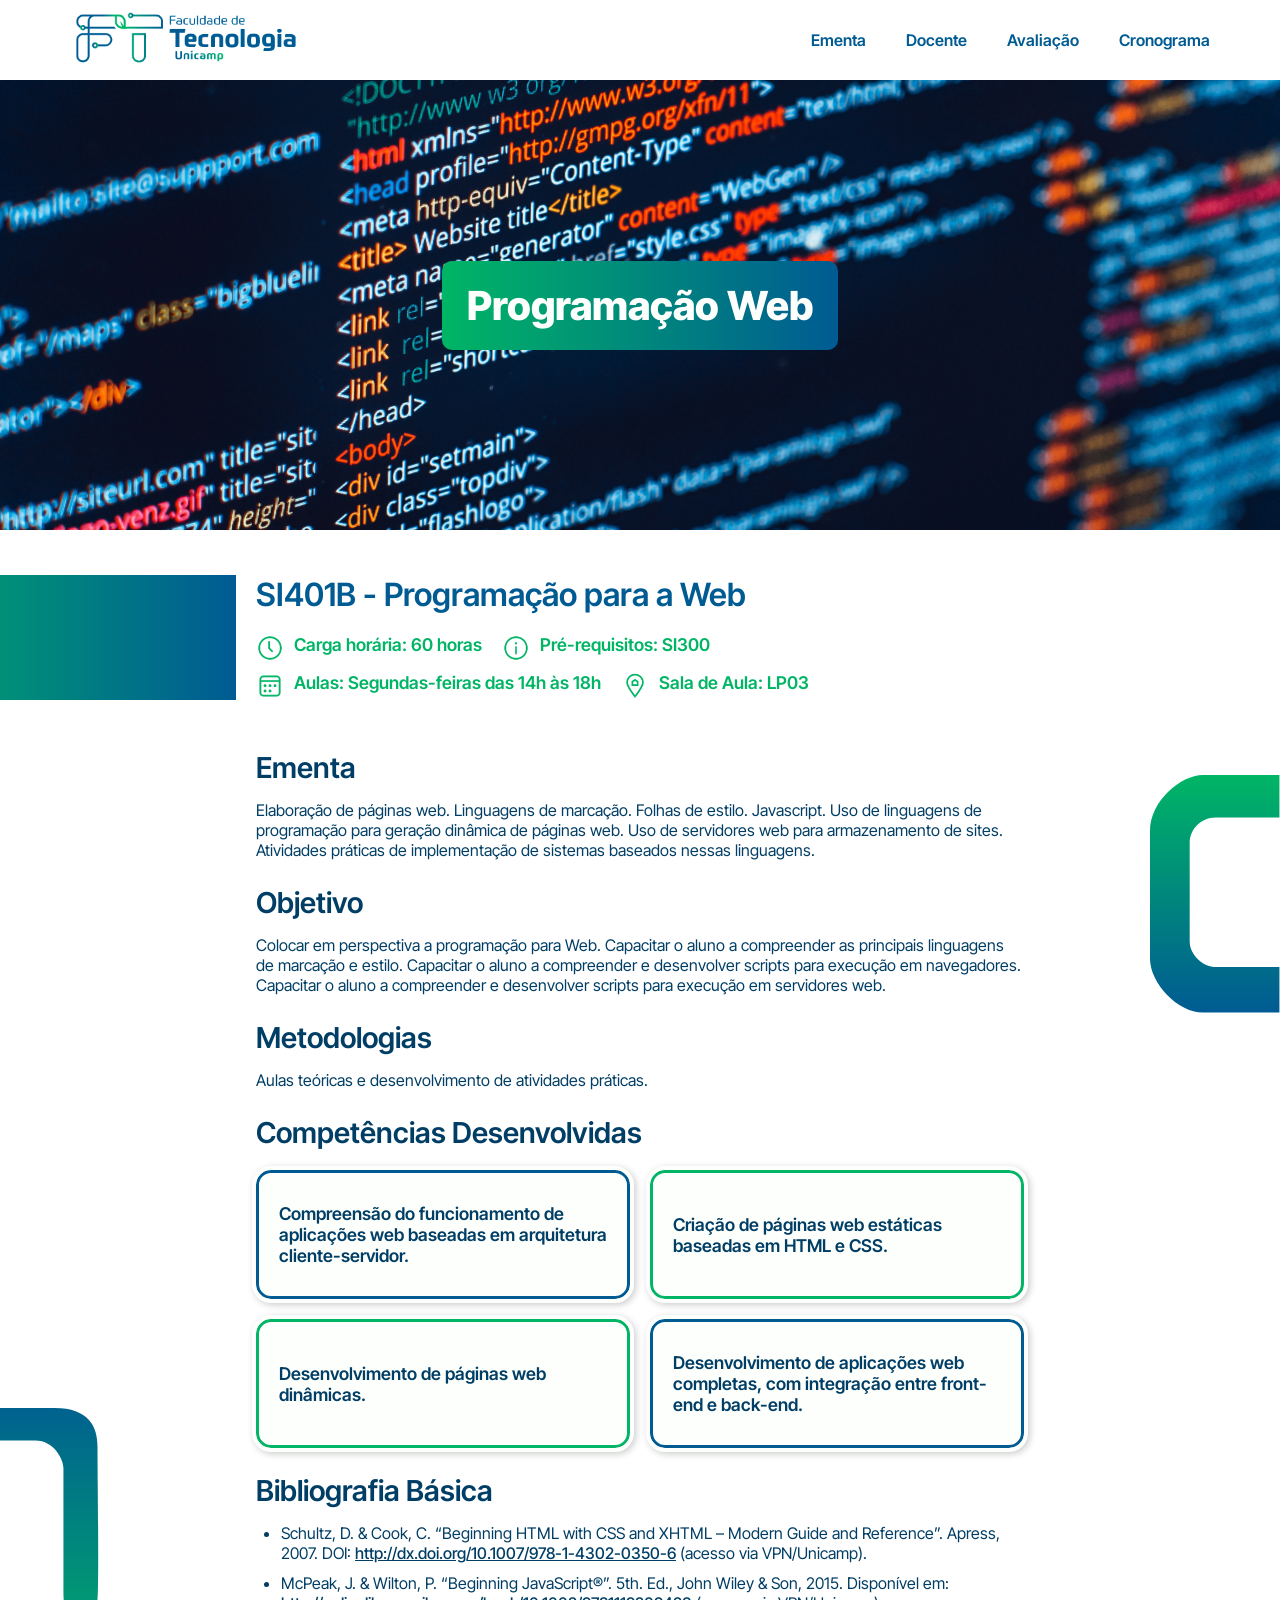
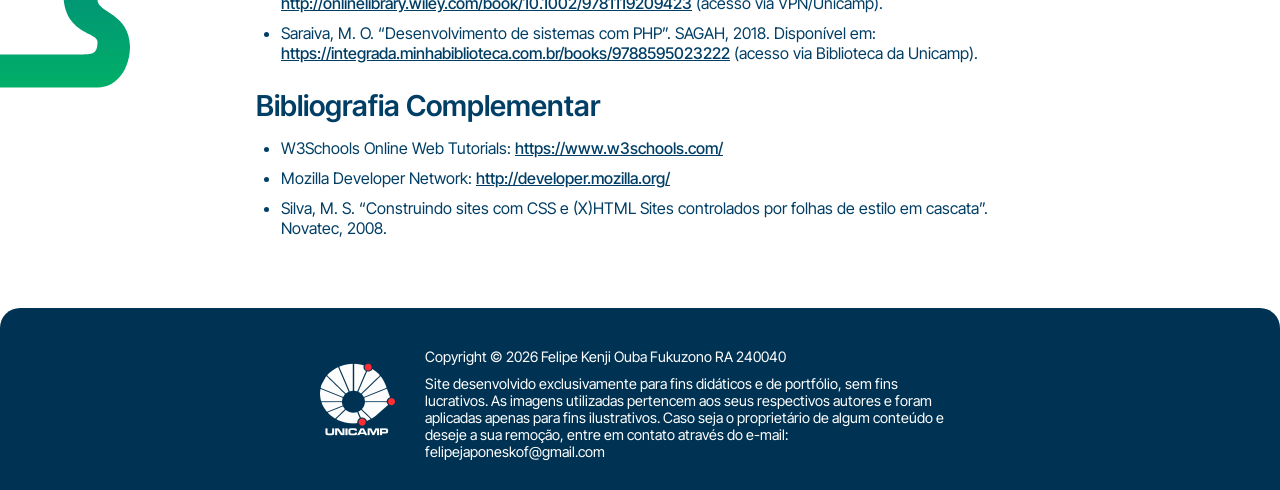
==== commit 2ba37af6: "FInalização da Página Docentes Construção HTML e estilização CSS da página de docentes." ====
--- a/FT Programação Web/index.html
+++ b/FT Programação Web/index.html
@@ -73,7 +73,7 @@
                 <p>Aulas teóricas e desenvolvimento de atividades práticas.</p>
             </section>
     
-            <section id="competencias">
+            <section id="competencias" class="secao-cards">
                 <h2>Competências Desenvolvidas</h2>
                 <div>
                     <div><p>Compreensão do funcionamento de aplicações web baseadas em arquitetura cliente-servidor.</p></div>
--- a/FT Programação Web/css/style.css
+++ b/FT Programação Web/css/style.css
@@ -137,20 +137,10 @@
 }
 
 /* ------- Competências Desenvolvidas ----------- */
-section#competencias h2 { margin-bottom: 20px; }
-
-section#competencias > div {
-    display: grid;
-    grid-template-columns: repeat(2, 1fr);
-    grid-auto-rows: 1fr;
-    gap: 20px 20px;
-}
-
-section#competencias > div > div {
-    display: flex; align-items: center;
-
-    padding: 30px 20px;
-    border: solid 3px var(--cor-secundaria); border-radius: 15px;
+section.secao-cards h2 { margin-bottom: 20px; }
+section.secao-cards > div { display: grid; }
+section.secao-cards > div > div {
+    border: solid 3px var(--cor-primaria); border-radius: 15px;
     outline: solid 4px var(--cor-clara);
 
     background-color: var(--cor-clara);
@@ -158,9 +148,19 @@
     box-shadow: 2px 2px 7px 4px rgba(0,0,0,0.2);
 }
 
-section#competencias > div > div:nth-of-type(4n+2),
-    section#competencias > div > div:nth-of-type(4n+3) {
-        border-color: var(--cor-primaria);
+section.secao-cards > div > div:nth-of-type(4n+2),
+    section.secao-cards > div > div:nth-of-type(4n+3) {
+        border-color: var(--cor-secundaria);
+}
+
+section#competencias > div {
+    grid-template-columns: repeat(2, 1fr); grid-auto-rows: 1fr;
+    gap: 20px;
+}
+
+section#competencias > div > div {
+    display: flex; align-items: center;
+    padding: 30px 20px;
 }
 
 section#competencias p {
@@ -168,6 +168,36 @@
     font-size: 1.1rem; font-weight: 600;
     color: var(--cor-escura);
 }
+
+/* ---------------- Docentes -------------------- */
+section#docentes > div {
+    grid-template-columns: repeat(2, 1fr);
+    gap: 20px;
+}
+
+section#docentes > div > div { 
+    display: flex; 
+    border-width: 4px; 
+    outline: none; 
+}
+
+section#docentes > div > div > img { 
+    width: 40%; max-width: 160px; 
+    border-radius: 10px 0 0 10px; 
+}
+
+section#docentes > div > div > div { 
+    display: flex; flex-flow: column wrap;
+    justify-content: center;
+    padding: 20px;
+}
+
+section#docentes > div > div > div div { display: flex; column-gap: 10px; }
+section#docentes > div > div > div img { width: 23px; height: 23px; }
+
+section#docentes h3 { color: var(--cor-escura); font-size: 1.3rem; }
+section#docentes h4 { color: var(--cor-escura); font-size: 1.1rem; margin-bottom: 20px; }
+section#docentes p { color: var(--cor-escura); font-size: 1rem; }
 
 /* -------------- Bibliografias ----------------- */
 ul { padding-left: 25px; }
